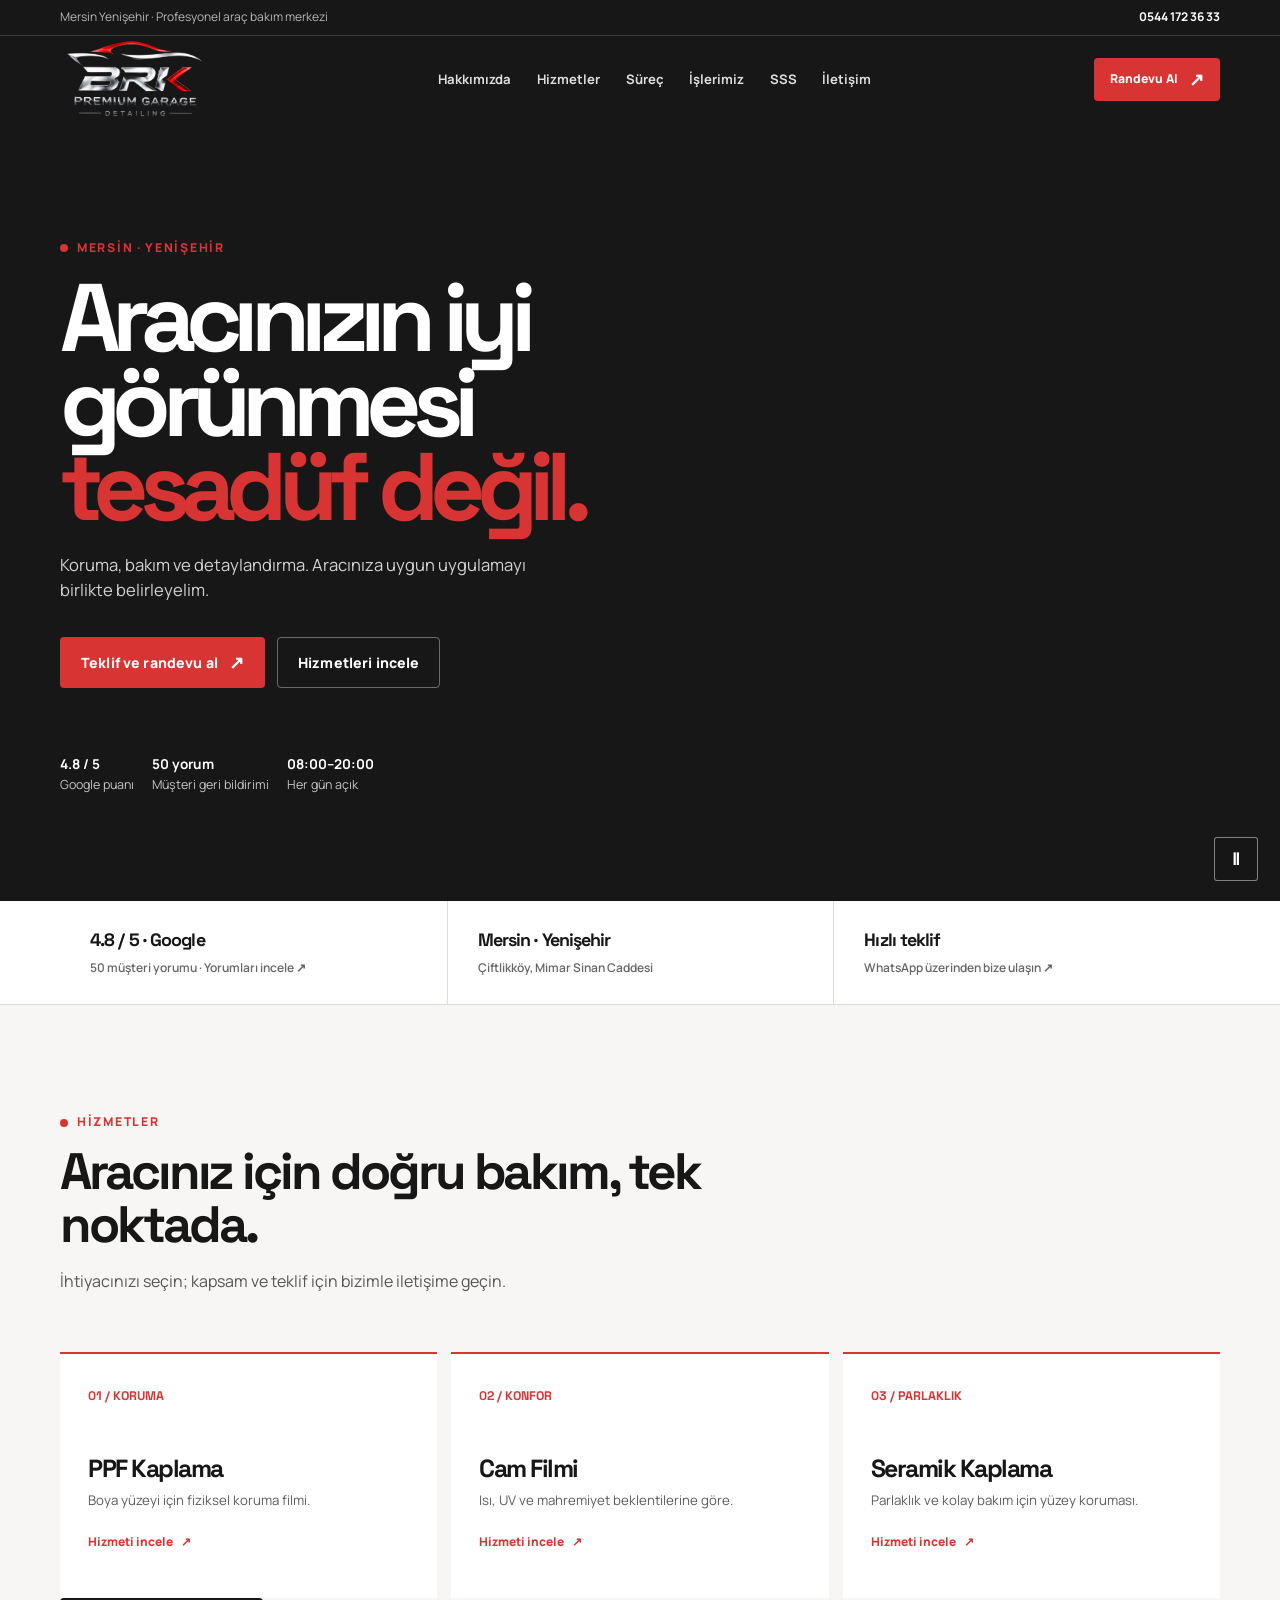
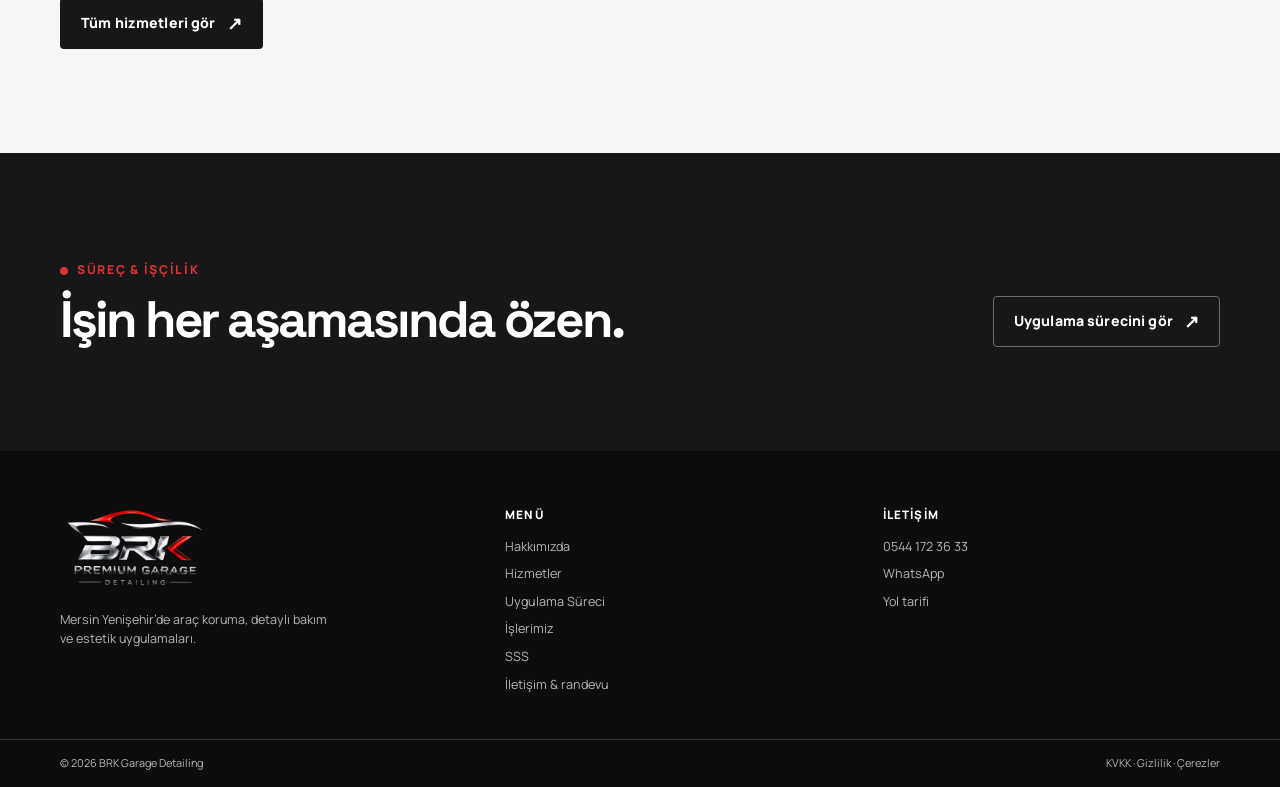
==== index.html @ 1d3ebc42 "Add files via upload" ====
<!doctype html>
<html lang="tr">
  <head>
    <meta charset="utf-8" />
    <meta name="viewport" content="width=device-width, initial-scale=1" />
    <meta
      name="description"
      content="BRK Garage Detailing, Mersin Yenişehir'de PPF, cam filmi, seramik kaplama, pasta cila ve detaylı araç temizliği."
    />
    <meta name="theme-color" content="#171717" />
    <meta property="og:title" content="BRK Garage Detailing | Mersin" />
    <meta
      property="og:description"
      content="Aracınızın iyi görünmesi tesadüf değil. Randevu ve hızlı teklif için WhatsApp'tan ulaşın."
    />
    <title>BRK Garage Detailing | Mersin</title>
    <link rel="preconnect" href="https://fonts.googleapis.com" />
    <link rel="preconnect" href="https://fonts.gstatic.com" crossorigin />
    <link
      href="https://fonts.googleapis.com/css2?family=Manrope:wght@400;500;600;700;800&family=Space+Grotesk:wght@500;600;700&display=swap"
      rel="stylesheet"
    />
    <link rel="stylesheet" href="assets/site.css" />
    <script type="application/ld+json">
      {
        "@context": "https://schema.org",
        "@type": "AutomotiveBusiness",
        "name": "BRK Garage Detailing",
        "description": "Oto detailing, PPF kaplama, cam filmi, seramik kaplama, pasta cila ve detaylı temizlik.",
        "telephone": "+90 544 172 36 33",
        "address": {
          "@type": "PostalAddress",
          "streetAddress": "Çiftlikköy, Mimar Sinan Cd. Apartmanı 2 No: 6G",
          "addressLocality": "Yenişehir",
          "addressRegion": "Mersin",
          "addressCountry": "TR"
        },
        "openingHours": "Mo-Su 08:00-20:00"
      }
    </script>
  </head>
  <body>
    <div class="topbar">
      <div class="wrap">
        <span>Mersin Yenişehir · Profesyonel araç bakım merkezi</span>
        <a href="tel:+905441723633">0544 172 36 33</a>
      </div>
    </div>

    <header>
      <div class="wrap nav">
        <a class="logo" href="index.html" aria-label="BRK Garage ana sayfa"><img class="logo-image logo-image--on-dark" src="assets/brk-garage-logo-white.png" alt="BRK Garage Detailing" /></a>
        <nav class="nav-links" id="nav-links" aria-label="Ana menü"><a href="hakkimizda.html">Hakkımızda</a>
          <a href="hizmetler.html">Hizmetler</a>
          <a href="surec.html">Süreç</a>
          <a href="islerimiz.html">İşlerimiz</a>
          <a href="sss.html">SSS</a>
          <a href="iletisim.html">İletişim</a>
        </nav>
        <a class="button primary" href="iletisim.html#randevu">Randevu Al <span class="arrow">↗</span></a>
        <button class="button ghost menu-toggle" id="menu-toggle" type="button" aria-expanded="false" aria-controls="nav-links">Menü</button>
      </div>
    </header>

    <main>
      <section class="hero" id="anasayfa">
        <video class="hero-video" id="hero-video" autoplay muted loop playsinline preload="metadata" aria-hidden="true">
          <source src="assets/brk-garage-hero.mp4" type="video/mp4" />
        </video>
        <div class="wrap">
          <div class="hero-copy">
            <span class="eyebrow">Mersin · Yenişehir</span>
            <h1>Aracınızın iyi görünmesi <em>tesadüf değil.</em></h1>
            <p>Koruma, bakım ve detaylandırma. Aracınıza uygun uygulamayı birlikte belirleyelim.</p>
            <div class="hero-actions">
              <a class="button primary" href="iletisim.html#randevu">Teklif ve randevu al <span class="arrow">↗</span></a>
              <a class="button ghost" href="hizmetler.html">Hizmetleri incele</a>
            </div>
            <div class="hero-meta">
              <div><strong>4.8 / 5</strong>Google puanı</div>
              <div><strong>50 yorum</strong>Müşteri geri bildirimi</div>
              <div><strong>08:00–20:00</strong>Her gün açık</div>
            </div>
          </div>
        </div>
        <button class="video-toggle" id="video-toggle" type="button" aria-label="Videoyu duraklat" aria-pressed="true">Ⅱ</button>
      </section>

      <section class="proof" aria-label="BRK Garage öne çıkan bilgiler">
        <div class="wrap">
          <a class="proof-item" href="https://www.google.com/maps/search/?api=1&query=BRK%20Garage%20Detailing%20Mersin" target="_blank" rel="noopener">
            <strong>4.8 / 5 · Google</strong><span>50 müşteri yorumu · Yorumları incele ↗</span>
          </a>
          <div class="proof-item"><strong>Mersin · Yenişehir</strong><span>Çiftlikköy, Mimar Sinan Caddesi</span></div>
          <a class="proof-item" href="iletisim.html#randevu">
            <strong>Hızlı teklif</strong><span>WhatsApp üzerinden bize ulaşın ↗</span>
          </a>
        </div>
      </section>

      <section class="section services">
        <div class="wrap">
          <span class="eyebrow">Hizmetler</span>
          <h2 class="section-title">Aracınız için doğru bakım, tek noktada.</h2>
          <p class="section-copy">İhtiyacınızı seçin; kapsam ve teklif için bizimle iletişime geçin.</p>
          <div class="service-grid">
            <article class="service-card"><span class="service-no">01 / KORUMA</span><h3>PPF Kaplama</h3><p>Boya yüzeyi için fiziksel koruma filmi.</p><a class="service-link" href="hizmetler.html#ppf">Hizmeti incele <span aria-hidden="true">↗</span></a></article>
            <article class="service-card"><span class="service-no">02 / KONFOR</span><h3>Cam Filmi</h3><p>Isı, UV ve mahremiyet beklentilerine göre.</p><a class="service-link" href="hizmetler.html#cam-filmi">Hizmeti incele <span aria-hidden="true">↗</span></a></article>
            <article class="service-card"><span class="service-no">03 / PARLAKLIK</span><h3>Seramik Kaplama</h3><p>Parlaklık ve kolay bakım için yüzey koruması.</p><a class="service-link" href="hizmetler.html#seramik">Hizmeti incele <span aria-hidden="true">↗</span></a></article>
          </div>
          <a class="button dark" href="hizmetler.html">Tüm hizmetleri gör <span class="arrow">↗</span></a>
        </div>
      </section>

      <section class="section dark-section">
        <div class="wrap work-head">
          <div><span class="eyebrow">Süreç & işçilik</span><h2 class="section-title">İşin her aşamasında özen.</h2></div>
          <a class="button ghost" href="surec.html">Uygulama sürecini gör <span class="arrow">↗</span></a>
        </div>
      </section>
    </main>

    <footer>
      <div class="wrap footer-main">
        <div>
          <a class="logo" href="index.html"><img class="logo-image logo-image--on-dark" src="assets/brk-garage-logo-white.png" alt="BRK Garage Detailing" /></a>
          <p class="footer-copy">Mersin Yenişehir’de araç koruma, detaylı bakım ve estetik uygulamaları.</p>
        </div>
        <div><h2 class="footer-title">Menü</h2><nav class="footer-links"><a href="hakkimizda.html">Hakkımızda</a><a href="hizmetler.html">Hizmetler</a><a href="surec.html">Uygulama Süreci</a><a href="islerimiz.html">İşlerimiz</a><a href="sss.html">SSS</a><a href="iletisim.html">İletişim & randevu</a></nav></div>
        <div><h2 class="footer-title">İletişim</h2><div class="footer-links"><a href="tel:+905441723633">0544 172 36 33</a><a href="https://wa.me/905441723633" target="_blank" rel="noopener">WhatsApp</a><a href="https://www.google.com/maps/search/?api=1&query=BRK%20Garage%20Detailing%20Mersin" target="_blank" rel="noopener">Yol tarifi</a></div></div>
      </div>
      <div class="footer-bottom"><div class="wrap"><span>© <span id="year"></span> BRK Garage Detailing</span><span>KVKK · Gizlilik · Çerezler</span></div></div>
    </footer>

    <nav class="mobile-actions" aria-label="Hızlı iletişim">
      <a class="button ghost" href="tel:+905441723633">Hemen Ara</a>
      <a class="button primary" href="https://wa.me/905441723633?text=Merhaba%2C%20BRK%20Garage%20i%C3%A7in%20bilgi%20almak%20istiyorum." target="_blank" rel="noopener">WhatsApp</a>
    </nav>
    <script src="assets/site.js" defer></script>
  </body>
</html>
---- assets/site.css ----
:root {
        --ink: #171717;
        --ink-2: #282828;
        --red: #d83434;
        --red-bright: #ef4141;
        --paper: #f3f1ee;
        --white: #fff;
        --ash: #b6b6b6;
        --line: rgba(255, 255, 255, 0.15);
        --serif: "Space Grotesk", Arial, sans-serif;
        --sans: "Manrope", Arial, sans-serif;
        --shadow: 0 24px 70px rgba(0, 0, 0, 0.28);
      }

      * { box-sizing: border-box; }
      html { scroll-behavior: smooth; }
      body {
        margin: 0;
        color: var(--ink);
        background: var(--paper);
        font-family: var(--sans);
        line-height: 1.55;
      }
      a { color: inherit; text-decoration: none; }
      button, input, select, textarea { font: inherit; }
      .wrap { width: min(1160px, calc(100% - 40px)); margin: 0 auto; }
      .eyebrow {
        display: inline-flex;
        gap: 9px;
        align-items: center;
        color: var(--red);
        font-size: 0.76rem;
        font-weight: 800;
        letter-spacing: 0.14em;
        text-transform: uppercase;
      }
      .eyebrow::before {
        width: 8px;
        height: 8px;
        border-radius: 50%;
        background: currentColor;
        content: "";
      }
      .section { padding: 104px 0; }
      .section-title {
        max-width: 700px;
        margin: 13px 0 0;
        color: var(--ink);
        font-family: var(--serif);
        font-size: clamp(2rem, 4vw, 3.6rem);
        letter-spacing: -0.06em;
        line-height: 1.02;
      }
      .section-copy { max-width: 610px; margin: 18px 0 0; color: #565656; }
      .button {
        display: inline-flex;
        min-height: 51px;
        align-items: center;
        justify-content: center;
        gap: 11px;
        border: 1px solid transparent;
        border-radius: 4px;
        padding: 0 20px;
        font-size: 0.88rem;
        font-weight: 800;
        letter-spacing: 0.01em;
        transition: 180ms ease;
      }
      .button:hover { transform: translateY(-2px); }
      .button.primary { background: var(--red); color: var(--white); }
      .button.primary:hover { background: var(--red-bright); }
      .button.ghost { border-color: rgba(255, 255, 255, 0.36); color: var(--white); }
      .button.ghost:hover { border-color: var(--white); }
      .button.dark { background: var(--ink); color: var(--white); }
      .button.dark:hover { background: var(--red); }
      .arrow { font-size: 1.15rem; line-height: 1; }

      .topbar {
        border-bottom: 1px solid var(--line);
        background: var(--ink);
        color: var(--ash);
        font-size: 0.75rem;
      }
      .topbar .wrap {
        display: flex;
        min-height: 35px;
        align-items: center;
        justify-content: space-between;
        gap: 12px;
      }
      .topbar a { color: var(--white); font-weight: 700; }
      header {
        position: absolute;
        z-index: 5;
        width: 100%;
        top: 35px;
        color: var(--white);
        transition: background 180ms ease, box-shadow 180ms ease;
      }
      header.is-scrolled {
        position: fixed;
        top: 0;
        background: rgba(23, 23, 23, .96);
        box-shadow: 0 8px 28px rgba(0,0,0,.18);
        backdrop-filter: blur(12px);
      }
      .nav {
        position: relative;
        display: flex;
        min-height: 89px;
        align-items: center;
        justify-content: space-between;
        gap: 25px;
      }
      .logo {
        display: grid;
        color: var(--white);
        font-family: var(--serif);
        font-size: 1.22rem;
        font-weight: 700;
        letter-spacing: -0.08em;
        line-height: 0.78;
      }
      .logo-image {
        display: block;
        width: 156px;
        height: 86px;
        object-fit: contain;
      }
      .logo-image--on-dark { background: transparent; }
      .logo-image--on-light {
        border-radius: 3px;
        padding: 4px 7px;
        background: #f2f0ed;
      }
      .logo span { color: var(--red); }
      .logo small {
        margin-top: 8px;
        color: var(--ash);
        font-family: var(--sans);
        font-size: 0.44rem;
        font-weight: 800;
        letter-spacing: 0.18em;
      }
      .nav-links { display: flex; gap: clamp(16px, 2vw, 30px); align-items: center; }
      .nav-links a { color: #dedede; font-size: 0.82rem; font-weight: 700; }
      .nav-links a:hover { color: var(--white); }
      .nav .button { min-height: 43px; padding: 0 15px; font-size: 0.76rem; }
      .menu-toggle { display: none; }

      .page-hero {
        padding: 155px 0 70px;
        background: var(--ink);
        color: var(--white);
      }
      .page-hero h1 {
        max-width: 760px;
        margin: 14px 0 16px;
        font-family: var(--serif);
        font-size: clamp(2.8rem, 6vw, 5.3rem);
        letter-spacing: -.08em;
        line-height: .92;
      }
      .page-hero p { max-width: 600px; margin: 0; color: #c8c8c8; }
      .page-hero .crumb { display: block; margin-top: 22px; color: #999; font-size: .73rem; }
      .nav-links a[aria-current="page"] { color: var(--white); }
      .content-note { margin-top: 35px; color: #676767; font-size: .8rem; }
      .contact-standalone { margin-top: 0; }

      .hero {
        position: relative;
        min-height: calc(100vh - 35px);
        min-height: calc(100svh - 35px);
        overflow: hidden;
        background: var(--ink);
        color: var(--white);
        isolation: isolate;
      }
      .hero-video {
        position: absolute;
        z-index: -3;
        inset: 0;
        width: 100%;
        height: 100%;
        object-fit: cover;
        object-position: center 56%;
        opacity: 0.72;
      }
      .hero::before {
        position: absolute;
        z-index: -2;
        inset: 0;
        background:
          linear-gradient(90deg, rgba(23, 23, 23, 0.97) 0%, rgba(23, 23, 23, 0.84) 43%, rgba(23, 23, 23, 0.32) 76%, rgba(23, 23, 23, 0.65) 100%),
          linear-gradient(0deg, rgba(23, 23, 23, 0.68), transparent 48%);
        content: "";
      }
      .hero .wrap {
        position: relative;
        z-index: 1;
        display: flex;
        min-height: calc(100vh - 35px);
        min-height: calc(100svh - 35px);
        align-items: center;
      }
      .hero-copy { padding-top: 92px; }
      .hero h1 {
        max-width: 680px;
        margin: 17px 0 22px;
        font-family: var(--serif);
        font-size: clamp(3.2rem, 7.5vw, 6.85rem);
        font-weight: 700;
        letter-spacing: -0.09em;
        line-height: 0.88;
      }
      .hero h1 em { color: var(--red); font-style: normal; }
      .hero p { max-width: 500px; margin: 0; color: #d2d2d2; font-size: 1.04rem; }
      .hero-actions { display: flex; flex-wrap: wrap; gap: 12px; margin-top: 34px; }
      .hero-meta {
        display: flex;
        flex-wrap: wrap;
        gap: 18px;
        margin-top: 66px;
        color: #c5c5c5;
        font-size: 0.78rem;
      }
      .hero-meta strong { display: block; color: var(--white); font-size: 0.85rem; }
      .video-toggle {
        position: absolute;
        z-index: 2;
        right: 22px;
        bottom: 20px;
        width: 44px;
        min-height: 44px;
        border: 1px solid rgba(255,255,255,.46);
        border-radius: 3px;
        padding: 0;
        background: rgba(23,23,23,.72);
        color: var(--white);
        cursor: pointer;
        font-size: 1rem;
        font-weight: 700;
      }
      .video-toggle:hover { background: var(--red); }

      .proof { border-bottom: 1px solid #dedbd7; background: var(--white); color: var(--ink); }
      .proof .wrap {
        display: grid;
        grid-template-columns: repeat(3, 1fr);
      }
      .proof-item {
        display: block;
        padding: 25px 30px;
        border-left: 1px solid #dedbd7;
        color: inherit;
      }
      .proof-item:first-child { border-left: 0; }
      .proof-item strong { display: block; font-family: var(--serif); font-size: 1.12rem; letter-spacing: -0.05em; }
      .proof-item span { color: #666; font-size: 0.75rem; font-weight: 600; }

      .services { background: #f7f6f4; }
      .service-grid {
        display: grid;
        grid-template-columns: repeat(3, 1fr);
        gap: 14px;
        margin-top: 58px;
      }
      .service-card {
        min-height: 246px;
        padding: 28px;
        border-top: 2px solid var(--red);
        background: var(--white);
        transition: transform 180ms ease, box-shadow 180ms ease;
      }
      .service-card:hover { transform: translateY(-3px); box-shadow: 0 14px 35px rgba(20,20,20,.08); }
      .service-no { color: var(--red); font-family: var(--serif); font-size: 0.78rem; font-weight: 700; }
      .service-card h3 { margin: 51px 0 8px; font-family: var(--serif); font-size: 1.55rem; letter-spacing: -0.06em; line-height: 1; }
      .service-card p { margin: 0; color: #5c5c5c; font-size: 0.83rem; }
      .service-extra { margin-top: 16px; border-top: 1px solid #e8e5e1; padding-top: 11px; }
      .service-extra summary {
        display: flex;
        justify-content: space-between;
        align-items: center;
        gap: 10px;
        cursor: pointer;
        color: #252525;
        font-size: .7rem;
        font-weight: 800;
        list-style: none;
      }
      .service-extra summary::-webkit-details-marker { display: none; }
      .service-extra summary::after { color: var(--red); content: "+"; font-size: 1.1rem; }
      .service-extra[open] summary::after { content: "−"; }
      .service-extra p { margin: 12px 0 0; color: #5c5c5c; font-size: .75rem; line-height: 1.5; }
      .service-extra strong { color: #242424; }
      .service-link {
        display: inline-flex;
        align-items: center;
        gap: 8px;
        margin-top: 22px;
        color: var(--red);
        font-size: .75rem;
        font-weight: 800;
      }
      .service-link span { transition: transform 180ms ease; }
      .service-link:hover span { transform: translate(3px, -3px); }

      .dark-section { background: var(--ink); color: var(--white); }
      .dark-section .section-title { color: var(--white); }
      .dark-section .section-copy { color: #bebebe; }
      .process {
        display: grid;
        grid-template-columns: repeat(4, 1fr);
        gap: 24px;
        margin-top: 65px;
      }
      .process-item {
        position: relative;
        padding-top: 42px;
        border-top: 1px solid #565656;
      }
      .process-item::before {
        position: absolute;
        top: -5px;
        left: 0;
        width: 42px;
        height: 8px;
        background: var(--red);
        content: "";
      }
      .process-number { color: var(--red); font-size: 0.78rem; font-weight: 800; }
      .process h3 { margin: 18px 0 8px; font-family: var(--serif); font-size: 1.35rem; letter-spacing: -0.05em; }
      .process p { margin: 0; color: #bebebe; font-size: 0.82rem; }
      .process-videos {
        margin-top: 72px;
        padding-top: 56px;
        border-top: 1px solid #343434;
      }
      .instagram-grid {
        display: grid;
        grid-template-columns: repeat(2, minmax(0, 1fr));
        align-items: start;
        gap: 24px;
        margin-top: 28px;
      }
      .instagram-card {
        min-width: 0;
        overflow: hidden;
        border: 1px solid #343434;
        border-radius: 5px;
        background: #0d0d0d;
      }
      .instagram-card blockquote.instagram-media {
        width: 100% !important;
        min-width: 0 !important;
        max-width: 540px !important;
        margin: 0 auto !important;
        border: 0 !important;
        border-radius: 0 !important;
        background: transparent !important;
        box-shadow: none !important;
      }
      .instagram-fallback {
        display: inline-flex;
        align-items: center;
        gap: 8px;
        margin: 0 16px 14px;
        color: var(--white);
        font-size: .78rem;
        font-weight: 800;
      }
      .instagram-fallback:hover { color: var(--red-bright); }

      .faq-section { background: #e8e6e2; }
      .faq-list { max-width: 850px; margin-top: 46px; border-top: 1px solid #c9c6c1; }
      .faq-list details { border-bottom: 1px solid #c9c6c1; }
      .faq-list summary {
        display: flex;
        min-height: 68px;
        align-items: center;
        justify-content: space-between;
        gap: 18px;
        cursor: pointer;
        list-style: none;
        font-family: var(--serif);
        font-size: 1.08rem;
        font-weight: 600;
        letter-spacing: -.035em;
      }
      .faq-list summary::-webkit-details-marker { display: none; }
      .faq-list summary::after { color: var(--red); content: "+"; font-family: var(--sans); font-size: 1.5rem; }
      .faq-list details[open] summary::after { content: "−"; }
      .faq-list details p { max-width: 720px; margin: -3px 34px 20px 0; color: #555; font-size: .86rem; }

      .work-head {
        display: flex;
        justify-content: space-between;
        align-items: end;
        gap: 24px;
      }
      .work-note { max-width: 285px; margin: 0; color: #636363; font-size: 0.82rem; }
      .project-feature {
        display: grid;
        grid-template-columns: minmax(0, 1.3fr) minmax(250px, .7fr);
        gap: clamp(24px, 5vw, 64px);
        align-items: center;
        margin-top: 55px;
      }
      .project-video {
        overflow: hidden;
        background: #101010;
        aspect-ratio: 16 / 9;
      }
      .project-video video { display: block; width: 100%; height: 100%; object-fit: cover; }
      .project-copy .tag { color: var(--red); font-size: .72rem; font-weight: 800; letter-spacing: .12em; text-transform: uppercase; }
      .project-copy h3 { margin: 16px 0 12px; font-family: var(--serif); font-size: clamp(1.65rem, 3vw, 2.35rem); letter-spacing: -.06em; line-height: 1; }
      .project-copy p { margin: 0; color: #5d5d5d; font-size: .88rem; }
      .portfolio-caption { margin: 15px 0 0; color: #777; font-size: 0.74rem; }
      .work-gallery-head {
        display: flex;
        justify-content: space-between;
        align-items: end;
        gap: 24px;
        margin-top: 82px;
      }
      .gallery-disclaimer { max-width: 390px; margin: 0 0 3px; color: #6b6b6b; font-size: .78rem; }
      .work-gallery {
        display: grid;
        grid-template-columns: repeat(4, minmax(0, 1fr));
        gap: 15px;
        margin-top: 28px;
      }
      .work-photo {
        position: relative;
        overflow: hidden;
        margin: 0;
        border-radius: 4px;
        aspect-ratio: 4 / 3;
        background: #1a1a1a;
      }
      .work-photo > a { display: block; width: 100%; height: 100%; }
      .work-photo img {
        display: block;
        width: 100%;
        height: 100%;
        object-fit: cover;
        transition: transform 360ms ease;
      }
      .work-photo::after {
        position: absolute;
        inset: 35% 0 0;
        background: linear-gradient(transparent, rgba(0, 0, 0, .78));
        content: "";
        pointer-events: none;
      }
      .work-photo figcaption {
        position: absolute;
        z-index: 1;
        right: 14px;
        bottom: 12px;
        left: 14px;
        color: var(--white);
        font-size: .76rem;
        font-weight: 800;
        pointer-events: none;
      }
      .work-photo:hover img { transform: scale(1.045); }
      .compare-section { margin-top: 82px; }
      .compare-head { display: flex; justify-content: space-between; align-items: end; gap: 28px; }
      .compare-note { max-width: 430px; margin: 0 0 3px; color: #686868; font-size: .78rem; }
      .compare-stage {
        position: relative;
        overflow: hidden;
        width: min(100%, 620px);
        margin: 28px auto 0;
        aspect-ratio: 5 / 7;
        background: #191919;
        user-select: none;
      }
      .compare-stage > img,
      .compare-before-clip,
      .compare-before-clip img {
        position: absolute;
        inset: 0;
        width: 100%;
        height: 100%;
        object-fit: cover;
      }
      .compare-before-clip { clip-path: inset(0 calc(100% - var(--comparison)) 0 0); }
      .compare-divider {
        position: absolute;
        z-index: 2;
        top: 0;
        bottom: 0;
        left: var(--comparison);
        width: 2px;
        background: var(--white);
        transform: translateX(-50%);
        pointer-events: none;
      }
      .compare-divider span {
        position: absolute;
        top: 50%;
        left: 50%;
        display: grid;
        width: 42px;
        height: 42px;
        place-items: center;
        border: 1px solid rgba(255,255,255,.8);
        border-radius: 50%;
        background: var(--red);
        color: var(--white);
        font-size: 1.2rem;
        transform: translate(-50%, -50%);
      }
      .compare-label {
        position: absolute;
        z-index: 3;
        top: 14px;
        border: 1px solid rgba(255,255,255,.55);
        border-radius: 2px;
        padding: 7px 10px;
        background: rgba(15,15,15,.72);
        color: var(--white);
        font-size: .64rem;
        font-weight: 800;
        letter-spacing: .08em;
        pointer-events: none;
      }
      .compare-label--before { left: 14px; }
      .compare-label--after { right: 14px; }
      .compare-range {
        position: absolute;
        z-index: 4;
        inset: 0;
        width: 100%;
        height: 100%;
        margin: 0;
        opacity: 0;
        cursor: ew-resize;
        touch-action: pan-y;
      }
      .compare-stage:focus-within { outline: 2px solid var(--red); outline-offset: 4px; }
      .compare-caption { margin: 11px 0 0; color: #777; font-size: .72rem; }
      .about-section { background: #f7f6f4; }
      .about-intro {
        display: grid;
        grid-template-columns: 1.05fr .95fr;
        align-items: start;
        gap: clamp(38px, 7vw, 94px);
      }
      .about-intro .section-title { max-width: 580px; }
      .about-copy { max-width: 560px; padding-top: 31px; color: #585858; font-size: .91rem; }
      .about-copy p { margin: 0 0 17px; }
      .about-copy .service-link { margin-top: 4px; }
      .about-values {
        display: grid;
        grid-template-columns: repeat(3, minmax(0, 1fr));
        gap: 14px;
        margin-top: 64px;
      }
      .about-value {
        min-height: 210px;
        padding: 25px 26px;
        border-top: 2px solid var(--red);
        background: var(--white);
      }
      .about-value-no { color: var(--red); font-size: .7rem; font-weight: 800; letter-spacing: .1em; }
      .about-value h3 { margin: 37px 0 8px; font-family: var(--serif); font-size: 1.32rem; letter-spacing: -.05em; }
      .about-value p { margin: 0; color: #5d5d5d; font-size: .81rem; }
      .about-location {
        display: grid;
        grid-template-columns: 1.08fr .92fr;
        overflow: hidden;
        margin-top: 72px;
        border: 1px solid #dedbd7;
        background: var(--white);
      }
      .about-location-copy { padding: 38px; }
      .about-location-copy .section-title { margin-top: 12px; font-size: clamp(2rem, 3vw, 3rem); }
      .about-address { margin: 18px 0 24px; color: #5d5d5d; font-size: .86rem; }
      .about-link-list { display: grid; grid-template-columns: repeat(2, minmax(0, 1fr)); gap: 9px; }
      .about-link {
        display: grid;
        gap: 5px;
        min-height: 64px;
        align-content: center;
        border: 1px solid #e6e3df;
        padding: 10px 12px;
        transition: border-color 180ms ease, background 180ms ease;
      }
      .about-link:hover { border-color: var(--red); background: #faf9f8; }
      .about-link > span { color: var(--red); font-size: .59rem; font-weight: 800; letter-spacing: .1em; }
      .about-link strong { display: flex; justify-content: space-between; gap: 8px; font-size: .75rem; }
      .about-link strong b { color: var(--red); }
      .about-map-frame { min-height: 490px; background: #e7e5e1; }
      .about-map-frame iframe { display: block; width: 100%; height: 100%; min-height: 490px; border: 0; }
      .about-cta {
        display: flex;
        justify-content: space-between;
        align-items: center;
        gap: 30px;
        margin-top: 72px;
        padding: 42px 48px;
        background: var(--ink);
        color: var(--white);
      }
      .about-cta h2 { max-width: 620px; margin: 13px 0 10px; font-family: var(--serif); font-size: clamp(1.7rem, 3.5vw, 2.7rem); letter-spacing: -.06em; line-height: 1; }
      .about-cta p { max-width: 570px; margin: 0; color: #bebebe; font-size: .85rem; }

      .appointment { border-top: 3px solid var(--red); background: var(--ink); color: var(--white); }
      .appointment-grid {
        display: grid;
        grid-template-columns: 0.85fr 1.15fr;
        gap: clamp(38px, 8vw, 120px);
        align-items: start;
      }
      .appointment .section-title { color: var(--white); }
      .appointment .section-copy { color: #bebebe; }
      .contact-list { display: grid; gap: 16px; margin-top: 34px; }
      .contact-list a, .contact-list span {
        display: flex;
        gap: 12px;
        align-items: flex-start;
        color: var(--white);
        font-size: 0.86rem;
      }
      .contact-list b { min-width: 78px; color: #ef7373; font-size: 0.71rem; letter-spacing: .08em; text-transform: uppercase; }
      .booking-form {
        display: grid;
        grid-template-columns: 1fr 1fr;
        gap: 13px;
      }
      .booking-form .full { grid-column: 1 / -1; }
      .field-label { display: block; margin: 0 0 6px; color: #c8c8c8; font-size: 0.7rem; font-weight: 800; letter-spacing: .08em; text-transform: uppercase; }
      input, select, textarea {
        width: 100%;
        min-height: 52px;
        border: 1px solid rgba(255,255,255,.24);
        border-radius: 3px;
        padding: 0 13px;
        outline: none;
        background: rgba(255,255,255,.04);
        color: var(--white);
      }
      textarea { min-height: 100px; padding-top: 12px; resize: vertical; }
      option { color: var(--ink); }
      input::placeholder, textarea::placeholder { color: #999; }
      input:focus, select:focus, textarea:focus { border-color: var(--white); background: rgba(255,255,255,.15); }
      .form-help { margin: 4px 0 0; color: #aaa; font-size: .7rem; }
      .booking-form .button { border: 0; background: var(--red); color: var(--white); cursor: pointer; }
      .booking-form .button:hover { background: var(--red-bright); }

      footer { background: #0d0d0d; color: var(--ash); }
      .footer-main {
        display: grid;
        grid-template-columns: 1.2fr 1fr 1fr;
        gap: 40px;
        padding: 55px 0 45px;
      }
      .footer-copy { max-width: 270px; margin: 18px 0 0; font-size: .78rem; }
      .footer-title { margin: 0 0 13px; color: var(--white); font-size: .73rem; font-weight: 800; letter-spacing: .1em; text-transform: uppercase; }
      .footer-links { display: grid; gap: 8px; font-size: .79rem; }
      .footer-links a:hover { color: var(--white); }
      .footer-bottom { border-top: 1px solid #343434; padding: 15px 0; font-size: .68rem; }
      .footer-bottom .wrap { display: flex; justify-content: space-between; gap: 12px; flex-wrap: wrap; }
      .mobile-actions { display: none; }

      @media (max-width: 820px) {
        .section { padding: 76px 0; }
        .nav-links { display: none; }
        .menu-toggle { display: inline-flex; }
        .nav-links.is-open {
          position: absolute;
          z-index: 8;
          top: calc(100% - 2px);
          right: 0;
          left: 0;
          display: grid;
          gap: 0;
          padding: 6px 15px;
          background: var(--ink);
          box-shadow: var(--shadow);
        }
        .nav-links.is-open a { padding: 13px 4px; border-bottom: 1px solid #3a3a3a; }
        .nav-links.is-open a:last-child { border-bottom: 0; }
        .hero, .hero .wrap { min-height: calc(100vh - 35px); min-height: calc(100svh - 35px); }
        .hero .wrap { padding: 148px 0 0; }
        .hero-copy { padding-top: 0; }
        .proof .wrap { grid-template-columns: 1fr; }
        .proof-item { border-top: 1px solid #dedbd7; border-left: 0; }
        .proof-item:first-child { border-top: 0; }
        .service-grid { grid-template-columns: repeat(2, 1fr); }
        .process { grid-template-columns: repeat(2, 1fr); row-gap: 43px; }
        .instagram-grid { grid-template-columns: minmax(0, 540px); justify-content: center; }
        .work-gallery { grid-template-columns: repeat(2, minmax(0, 1fr)); }
        .work-gallery-head { align-items: start; flex-direction: column; }
        .compare-head { align-items: start; flex-direction: column; }
        .about-intro { grid-template-columns: 1fr; gap: 15px; }
        .about-copy { padding-top: 0; }
        .about-values { grid-template-columns: 1fr; }
        .about-value { min-height: 0; }
        .about-value h3 { margin-top: 24px; }
        .about-location { grid-template-columns: 1fr; }
        .about-map-frame, .about-map-frame iframe { min-height: 390px; }
        .about-cta { align-items: flex-start; flex-direction: column; padding: 34px 30px; }
        .appointment-grid { grid-template-columns: 1fr; }
      }
      @media (max-width: 560px) {
        .wrap { width: min(100% - 30px, 1160px); }
        .topbar .wrap { justify-content: center; }
        .topbar .wrap > span { display: none; }
        header { top: 35px; }
        .nav { min-height: 75px; }
        .nav > .button { display: none; }
        .nav > .button.menu-toggle { display: inline-flex; }
        .logo-image { width: 126px; height: 70px; }
        body { padding-bottom: 68px; }
        .hero h1 { font-size: clamp(3rem, 16vw, 4.7rem); }
        .hero-meta { gap: 13px; margin-top: 48px; }
        .hero-meta > div { width: calc(50% - 7px); }
        .hero, .hero .wrap { min-height: calc(100vh - 35px); min-height: calc(100svh - 35px); }
        .hero .wrap { padding-top: 128px; padding-bottom: 82px; }
        .hero-video { object-position: 58% center; }
        .video-toggle { right: 15px; bottom: 14px; }
        .service-grid { grid-template-columns: 1fr; }
        .service-card { min-height: 220px; }
        .process { grid-template-columns: 1fr; }
        .work-head { display: block; }
        .work-note { margin-top: 18px; }
        .project-feature { grid-template-columns: 1fr; }
        .project-video { aspect-ratio: 4 / 3; }
        .compare-stage { aspect-ratio: 5 / 7; }
        .compare-label { top: 10px; padding: 6px 8px; font-size: .57rem; }
        .compare-label--before { left: 10px; }
        .compare-label--after { right: 10px; }
        .work-gallery { gap: 10px; }
        .work-photo figcaption { right: 10px; bottom: 9px; left: 10px; font-size: .68rem; }
        .about-location-copy { padding: 28px 20px; }
        .about-link-list { grid-template-columns: 1fr; }
        .about-map-frame, .about-map-frame iframe { min-height: 310px; }
        .booking-form { grid-template-columns: 1fr; }
        .booking-form .full { grid-column: auto; }
        .footer-main { grid-template-columns: 1fr; gap: 32px; }
        .mobile-actions {
          position: fixed;
          z-index: 12;
          right: 0;
          bottom: 0;
          left: 0;
          display: grid;
          grid-template-columns: 1fr 1fr;
          gap: 8px;
          padding: 9px 14px max(9px, env(safe-area-inset-bottom));
          border-top: 1px solid rgba(255,255,255,.14);
          background: rgba(23,23,23,.97);
        }
        .mobile-actions .button { min-height: 48px; }
      }
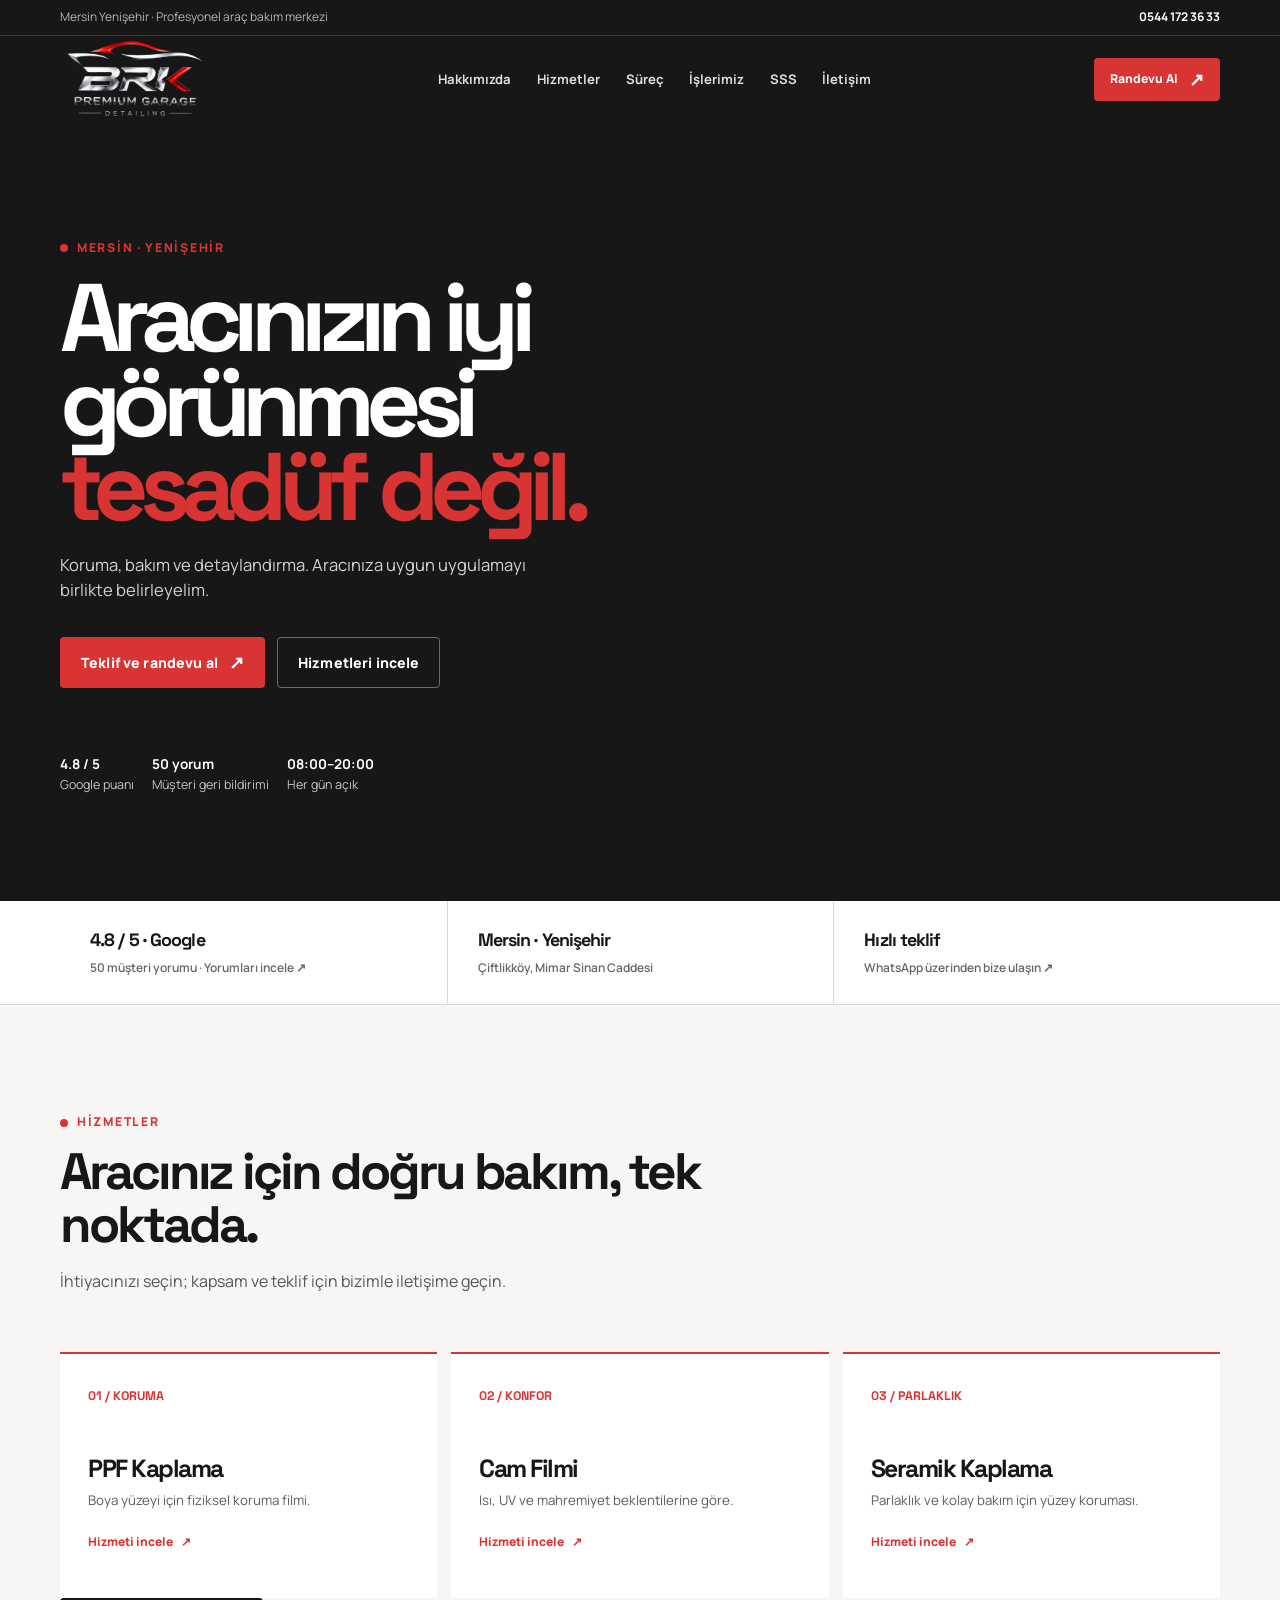
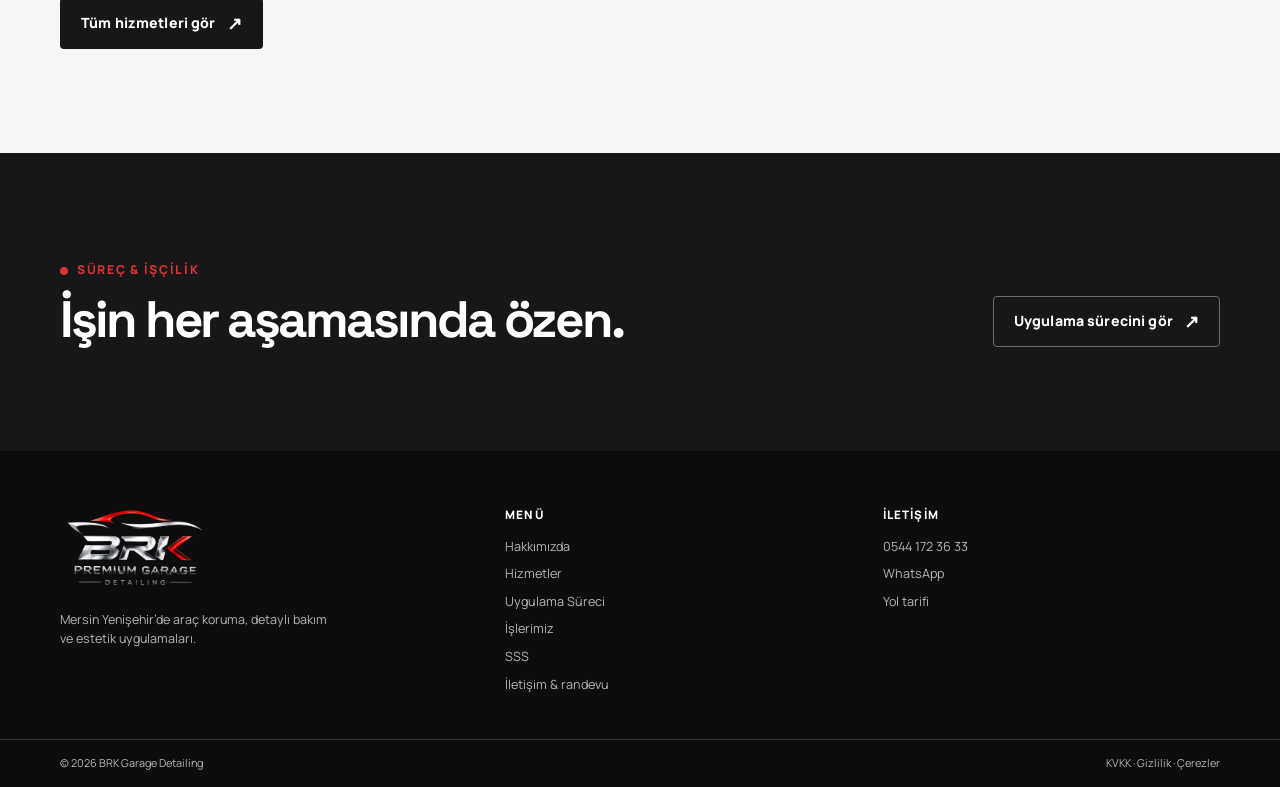
==== commit 836b2aa1: "Add files via upload" ====
--- a/index.html
+++ b/index.html
@@ -83,7 +83,6 @@
             </div>
           </div>
         </div>
-        <button class="video-toggle" id="video-toggle" type="button" aria-label="Videoyu duraklat" aria-pressed="true">Ⅱ</button>
       </section>
 
       <section class="proof" aria-label="BRK Garage öne çıkan bilgiler">
--- a/assets/site.css
+++ b/assets/site.css
@@ -225,24 +225,6 @@
         font-size: 0.78rem;
       }
       .hero-meta strong { display: block; color: var(--white); font-size: 0.85rem; }
-      .video-toggle {
-        position: absolute;
-        z-index: 2;
-        right: 22px;
-        bottom: 20px;
-        width: 44px;
-        min-height: 44px;
-        border: 1px solid rgba(255,255,255,.46);
-        border-radius: 3px;
-        padding: 0;
-        background: rgba(23,23,23,.72);
-        color: var(--white);
-        cursor: pointer;
-        font-size: 1rem;
-        font-weight: 700;
-      }
-      .video-toggle:hover { background: var(--red); }
-
       .proof { border-bottom: 1px solid #dedbd7; background: var(--white); color: var(--ink); }
       .proof .wrap {
         display: grid;
@@ -668,6 +650,7 @@
 
       @media (max-width: 820px) {
         .section { padding: 76px 0; }
+        .footer-main { grid-template-columns: repeat(2, minmax(0, 1fr)); gap: 28px; }
         .nav-links { display: none; }
         .menu-toggle { display: inline-flex; }
         .nav-links.is-open {
@@ -707,41 +690,78 @@
         .appointment-grid { grid-template-columns: 1fr; }
       }
       @media (max-width: 560px) {
-        .wrap { width: min(100% - 30px, 1160px); }
-        .topbar .wrap { justify-content: center; }
+        html { scroll-padding-top: 88px; }
+        .wrap { width: min(100% - 36px, 1160px); }
+        .section { padding: 68px 0; }
+        .section-title { font-size: clamp(1.9rem, 9.5vw, 2.45rem); line-height: 1.06; letter-spacing: -.055em; }
+        .section-copy { margin-top: 14px; line-height: 1.65; }
+        .topbar .wrap { min-height: 44px; justify-content: center; }
         .topbar .wrap > span { display: none; }
-        header { top: 35px; }
-        .nav { min-height: 75px; }
+        header { top: 44px; }
+        .nav { min-height: 72px; gap: 12px; }
         .nav > .button { display: none; }
-        .nav > .button.menu-toggle { display: inline-flex; }
-        .logo-image { width: 126px; height: 70px; }
-        body { padding-bottom: 68px; }
-        .hero h1 { font-size: clamp(3rem, 16vw, 4.7rem); }
-        .hero-meta { gap: 13px; margin-top: 48px; }
-        .hero-meta > div { width: calc(50% - 7px); }
-        .hero, .hero .wrap { min-height: calc(100vh - 35px); min-height: calc(100svh - 35px); }
-        .hero .wrap { padding-top: 128px; padding-bottom: 82px; }
+        .nav > .button.menu-toggle { display: inline-flex; min-height: 44px; padding: 0 13px; }
+        .nav-links.is-open { padding: 6px 18px; }
+        .nav-links.is-open a { padding: 14px 2px; line-height: 1.4; }
+        .logo-image { width: 116px; height: 64px; }
+        body { padding-bottom: calc(74px + env(safe-area-inset-bottom)); }
+        .page-hero { padding: 138px 0 54px; }
+        .page-hero h1 { font-size: clamp(2.45rem, 12vw, 3.65rem); line-height: .98; letter-spacing: -.065em; }
+        .page-hero p { font-size: .96rem; line-height: 1.65; }
+        .page-hero .crumb { margin-top: 18px; }
+        .hero h1 { font-size: clamp(2.75rem, 13vw, 4rem); line-height: .94; letter-spacing: -.075em; }
+        .hero, .hero .wrap { min-height: calc(100vh - 44px); min-height: calc(100svh - 44px); }
+        .hero .wrap { padding-top: 128px; padding-bottom: 56px; }
         .hero-video { object-position: 58% center; }
-        .video-toggle { right: 15px; bottom: 14px; }
-        .service-grid { grid-template-columns: 1fr; }
-        .service-card { min-height: 220px; }
-        .process { grid-template-columns: 1fr; }
+        .hero-actions { display: grid; grid-template-columns: 1fr; gap: 10px; margin-top: 28px; }
+        .hero-actions .button { width: 100%; min-height: 52px; }
+        .hero-meta { display: grid; grid-template-columns: repeat(2, minmax(0, 1fr)); gap: 16px 12px; margin-top: 36px; font-size: .72rem; }
+        .hero-meta > div { width: auto; min-width: 0; }
+        .hero-meta strong { font-size: .82rem; line-height: 1.35; }
+        .proof-item { padding: 18px 0; }
+        .service-grid { grid-template-columns: 1fr; gap: 12px; margin-top: 36px; }
+        .service-card { min-height: 0; padding: 23px 21px; }
+        .service-card h3 { margin: 28px 0 9px; font-size: 1.45rem; line-height: 1.08; }
+        .service-extra { margin-top: 14px; }
+        .service-extra summary { min-height: 44px; font-size: .74rem; line-height: 1.4; }
+        .service-link { min-height: 44px; margin-top: 18px; padding: 6px 0; }
+        .process { grid-template-columns: 1fr; margin-top: 42px; row-gap: 32px; }
+        .process-item { padding-top: 31px; }
+        .instagram-grid { gap: 16px; margin-top: 22px; }
+        .faq-list { margin-top: 30px; }
+        .faq-list summary { min-height: 64px; gap: 12px; font-size: .98rem; line-height: 1.35; }
+        .faq-list details p { margin-right: 20px; line-height: 1.65; }
         .work-head { display: block; }
         .work-note { margin-top: 18px; }
         .project-feature { grid-template-columns: 1fr; }
         .project-video { aspect-ratio: 4 / 3; }
-        .compare-stage { aspect-ratio: 5 / 7; }
+        .compare-section { margin-top: 60px; }
+        .compare-head { gap: 14px; }
+        .compare-stage { margin-top: 20px; aspect-ratio: 5 / 7; }
         .compare-label { top: 10px; padding: 6px 8px; font-size: .57rem; }
         .compare-label--before { left: 10px; }
         .compare-label--after { right: 10px; }
-        .work-gallery { gap: 10px; }
-        .work-photo figcaption { right: 10px; bottom: 9px; left: 10px; font-size: .68rem; }
-        .about-location-copy { padding: 28px 20px; }
+        .work-gallery-head { margin-top: 60px; }
+        .work-gallery { gap: 12px; }
+        .work-photo figcaption { right: 10px; bottom: 9px; left: 10px; font-size: .7rem; line-height: 1.35; }
+        .about-values { gap: 12px; margin-top: 42px; }
+        .about-value { padding: 22px 20px; }
+        .about-value h3 { margin-top: 20px; }
+        .about-location { margin-top: 48px; }
+        .about-location-copy { padding: 24px 20px; }
         .about-link-list { grid-template-columns: 1fr; }
-        .about-map-frame, .about-map-frame iframe { min-height: 310px; }
-        .booking-form { grid-template-columns: 1fr; }
+        .about-map-frame, .about-map-frame iframe { min-height: 280px; }
+        .about-cta { gap: 20px; margin-top: 48px; padding: 26px 22px; }
+        .about-cta .button { width: 100%; }
+        .appointment-grid { gap: 30px; }
+        .contact-list { gap: 14px; margin-top: 26px; }
+        .contact-list a, .contact-list span { min-height: 44px; align-items: center; }
+        .booking-form { grid-template-columns: 1fr; gap: 14px; }
         .booking-form .full { grid-column: auto; }
-        .footer-main { grid-template-columns: 1fr; gap: 32px; }
+        .booking-form .button { width: 100%; }
+        .footer-main { grid-template-columns: 1fr; gap: 24px; padding: 40px 0 32px; }
+        .footer-links { gap: 0; }
+        .footer-links a { display: flex; min-height: 44px; align-items: center; }
         .mobile-actions {
           position: fixed;
           z-index: 12;
@@ -749,11 +769,22 @@
           bottom: 0;
           left: 0;
           display: grid;
-          grid-template-columns: 1fr 1fr;
+          grid-template-columns: repeat(2, minmax(0, 1fr));
           gap: 8px;
-          padding: 9px 14px max(9px, env(safe-area-inset-bottom));
+          padding: 8px 12px calc(8px + env(safe-area-inset-bottom));
           border-top: 1px solid rgba(255,255,255,.14);
           background: rgba(23,23,23,.97);
         }
-        .mobile-actions .button { min-height: 48px; }
+        .mobile-actions .button { min-width: 0; min-height: 50px; padding: 0 9px; font-size: .76rem; white-space: nowrap; }
+      }
+      @media (max-width: 380px) {
+        .wrap { width: min(100% - 28px, 1160px); }
+        .logo-image { width: 106px; height: 60px; }
+        .nav > .button.menu-toggle { padding: 0 11px; }
+        .hero h1 { font-size: clamp(2.55rem, 12.5vw, 3.15rem); }
+        .hero-meta { gap: 14px 8px; font-size: .68rem; }
+        .service-card { padding: 21px 18px; }
+        .about-link strong { font-size: .7rem; }
+        .compare-label { font-size: .54rem; }
+        .mobile-actions .button { padding: 0 6px; font-size: .71rem; }
       }
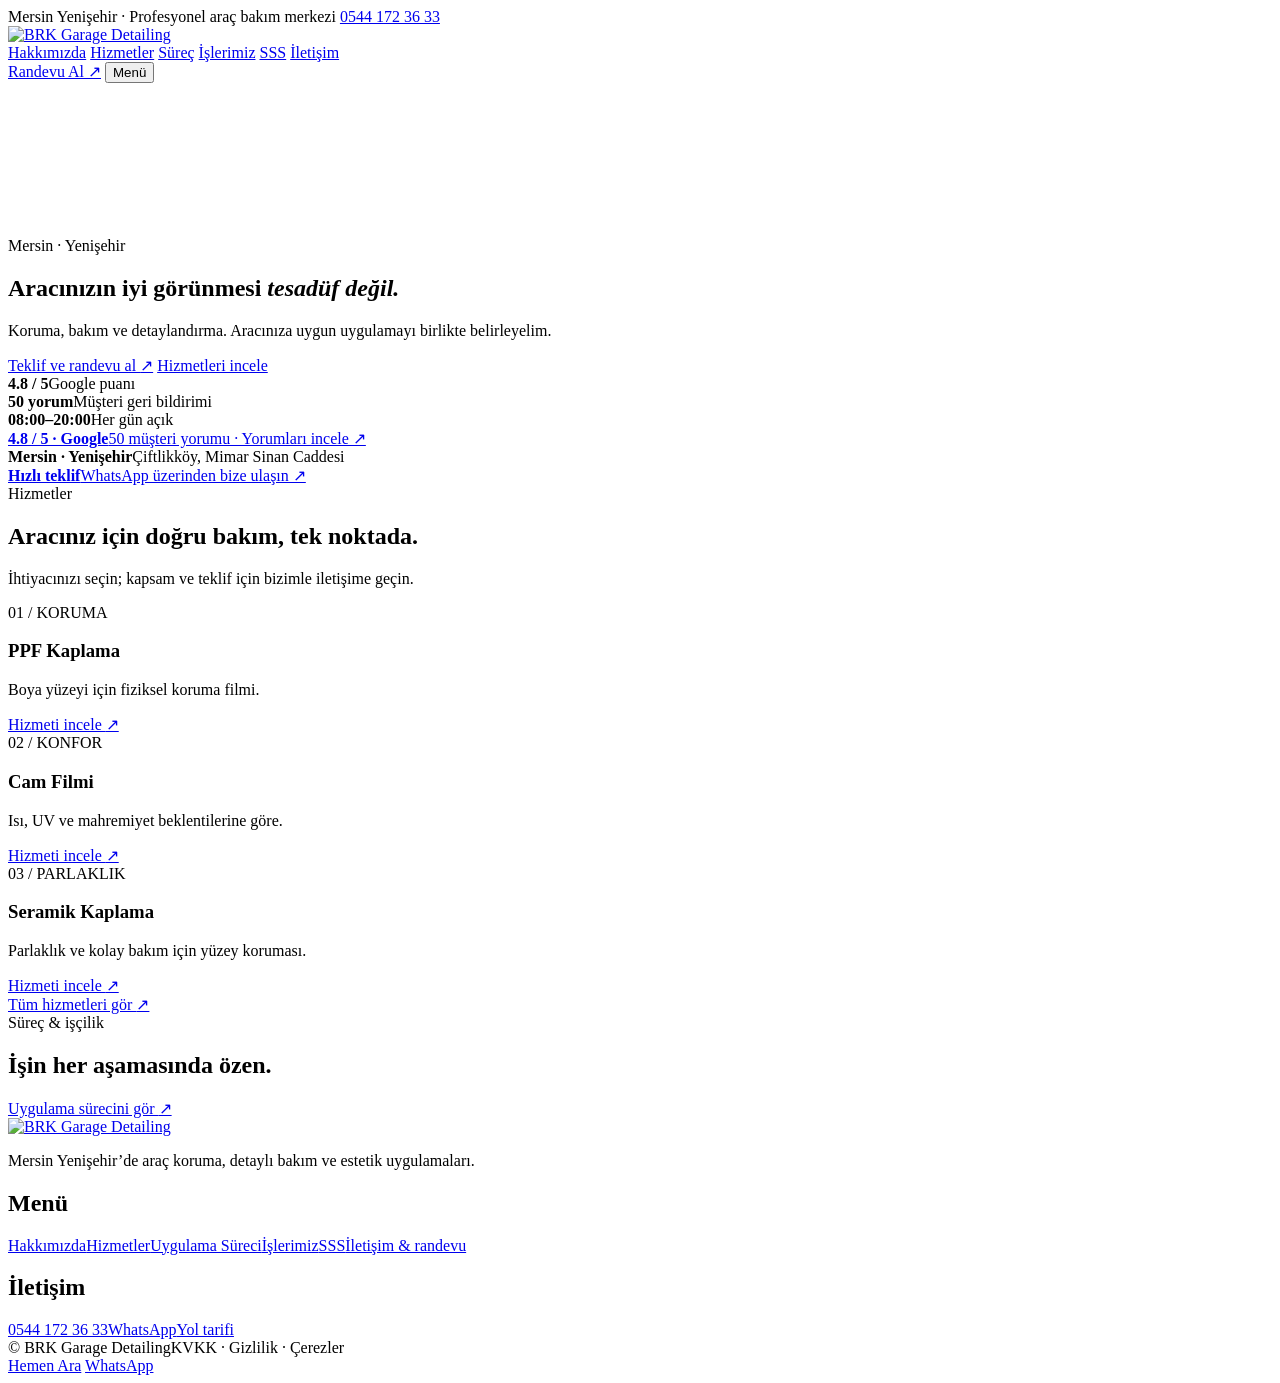
==== commit 0f2305ac: "Add files via upload" ====
--- a/index.html
+++ b/index.html
@@ -64,7 +64,7 @@
 
     <main>
       <section class="hero" id="anasayfa">
-        <video class="hero-video" id="hero-video" autoplay muted loop playsinline preload="metadata" aria-hidden="true">
+        <video class="hero-video" id="hero-video" autoplay muted loop playsinline webkit-playsinline preload="auto" aria-hidden="true">
           <source src="assets/brk-garage-hero.mp4" type="video/mp4" />
         </video>
         <div class="wrap">
